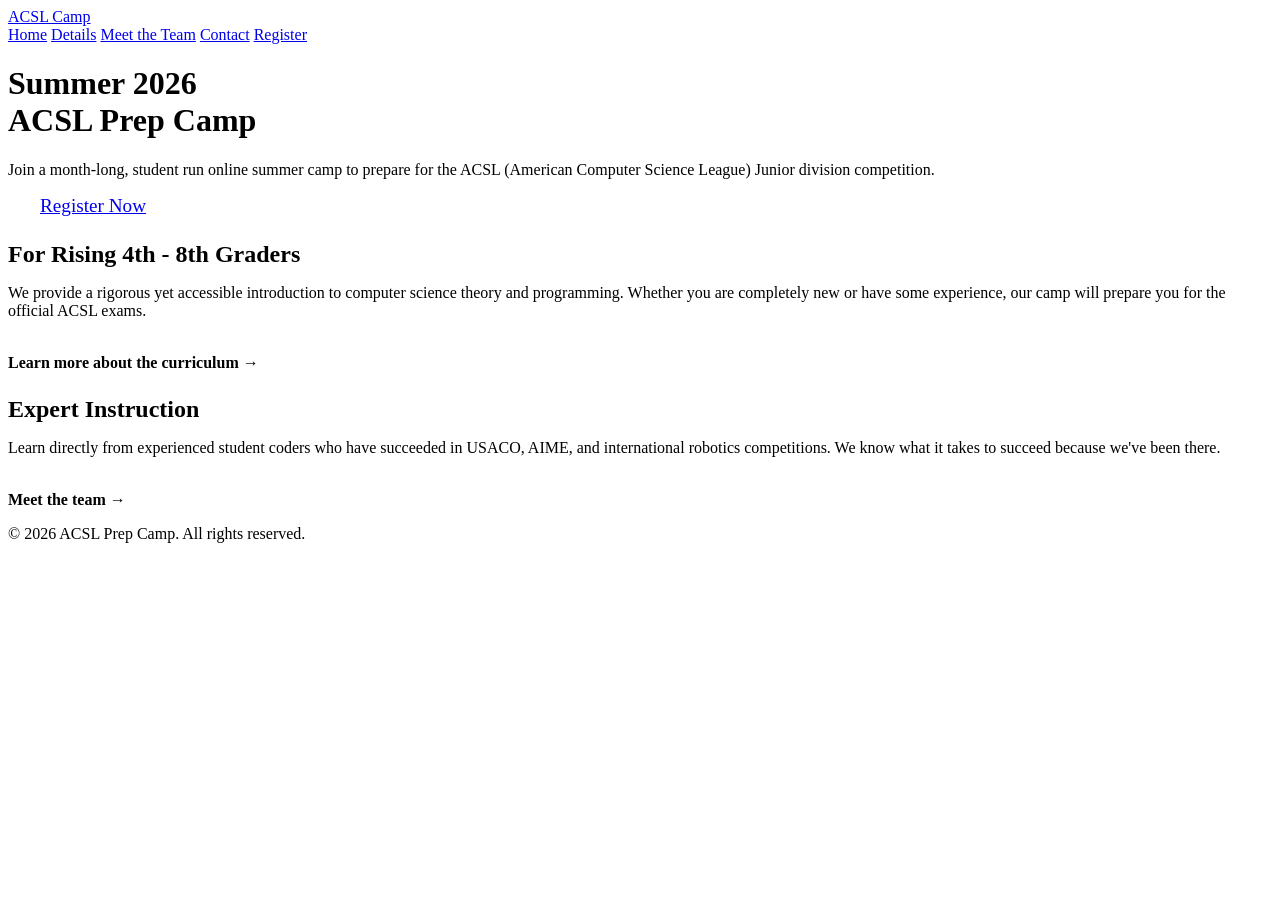
==== index.html @ 4dfdfd70 "feat: initialize base website structure" ====
<!DOCTYPE html>
<html lang="en">
<head>
    <meta charset="UTF-8">
    <meta name="viewport" content="width=device-width, initial-scale=1.0">
    <title>ACSL Prep Camp</title>
    <link rel="stylesheet" href="/style.css">
    <link rel="icon" type="image/png" href="/assets/logo_icon.png">
</head>
<body>
    <nav>
        <div class="nav-container">
            <a href="/" class="logo">ACSL Camp</a>
            <div class="nav-links">
                <a href="/" class="active">Home</a>
                <a href="/details/">Details</a>
                <a href="/team/">Meet the Team</a>
                <a href="/contact/">Contact</a>
                <a href="https://forms.gle/ZKFSFb9E8VmWX8wA8" target="_blank" class="btn-primary">Register</a>
            </div>
        </div>
    </nav>

    <header class="page-header">
        <div class="header-content reveal">
            <h1>Summer 2026<br>ACSL Prep Camp</h1>
            <p>Join a month-long, student run online summer camp to prepare for the ACSL (American Computer Science League) Junior division competition.</p>
            <a href="https://forms.gle/ZKFSFb9E8VmWX8wA8" target="_blank" class="btn-primary" style="font-size: 1.2rem; padding: 1rem 2rem;">Register Now</a>
        </div>
    </header>

    <section class="section">
        <div class="container">
            <div class="grid-2">
                <div class="glass-card reveal">
                    <h3 style="color: var(--primary-blue); font-size: 1.5rem; margin-bottom: 1rem;">For Rising 4th - 8th Graders</h3>
                    <p style="color: var(--text-light);">We provide a rigorous yet accessible introduction to computer science theory and programming. Whether you are completely new or have some experience, our camp will prepare you for the official ACSL exams.</p>
                    <br>
                    <a href="/details/" style="color: var(--bright-blue); text-decoration: none; font-weight: 600;">Learn more about the curriculum →</a>
                </div>
                <div class="glass-card reveal">
                    <h3 style="color: var(--primary-blue); font-size: 1.5rem; margin-bottom: 1rem;">Expert Instruction</h3>
                    <p style="color: var(--text-light);">Learn directly from experienced student coders who have succeeded in USACO, AIME, and international robotics competitions. We know what it takes to succeed because we've been there.</p>
                    <br>
                    <a href="/team/" style="color: var(--bright-blue); text-decoration: none; font-weight: 600;">Meet the team →</a>
                </div>
            </div>
        </div>
    </section>

    <footer>
        <p>&copy; 2026 ACSL Prep Camp. All rights reserved.</p>
    </footer>

    <script src="/script.js"></script>
</body>
</html>
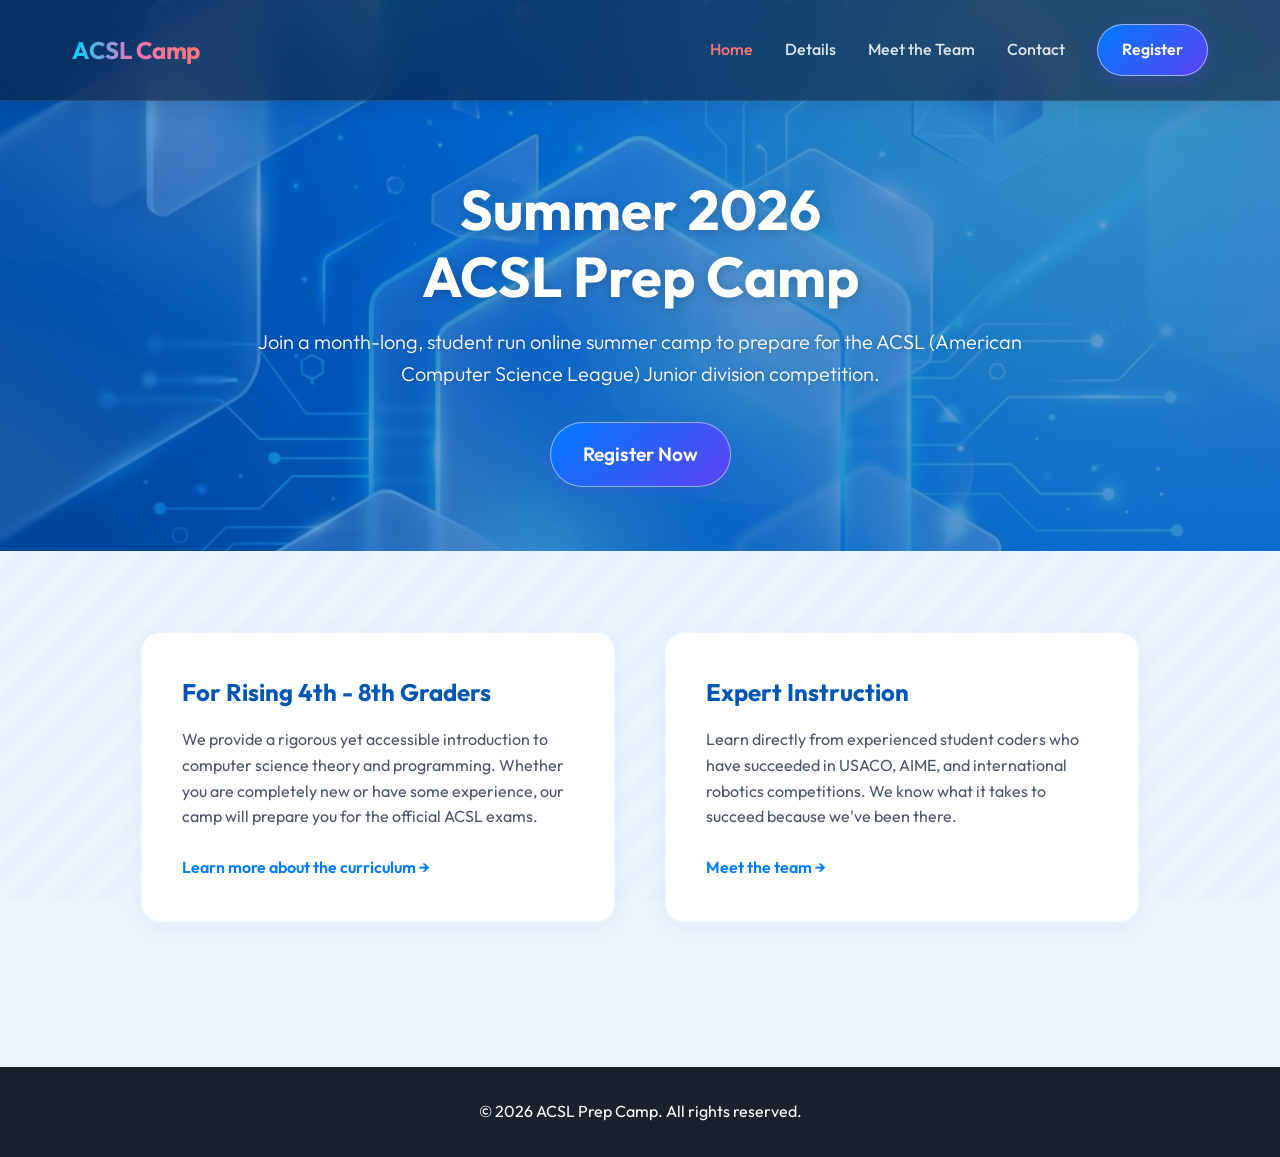
==== commit f0433926: "chore: update registration link on home page" ====
--- a/index.html
+++ b/index.html
@@ -16,7 +16,7 @@
                 <a href="/details/">Details</a>
                 <a href="/team/">Meet the Team</a>
                 <a href="/contact/">Contact</a>
-                <a href="https://forms.gle/ZKFSFb9E8VmWX8wA8" target="_blank" class="btn-primary">Register</a>
+                <a href="https://forms.gle/TVF2GzQSvAwbwAD89" target="_blank" class="btn-primary">Register</a>
             </div>
         </div>
     </nav>
@@ -25,7 +25,7 @@
         <div class="header-content reveal">
             <h1>Summer 2026<br>ACSL Prep Camp</h1>
             <p>Join a month-long, student run online summer camp to prepare for the ACSL (American Computer Science League) Junior division competition.</p>
-            <a href="https://forms.gle/ZKFSFb9E8VmWX8wA8" target="_blank" class="btn-primary" style="font-size: 1.2rem; padding: 1rem 2rem;">Register Now</a>
+            <a href="https://forms.gle/TVF2GzQSvAwbwAD89" target="_blank" class="btn-primary" style="font-size: 1.2rem; padding: 1rem 2rem;">Register Now</a>
         </div>
     </header>
 
--- a/style.css
+++ b/style.css
@@ -0,0 +1,433 @@
+@import url('https://fonts.googleapis.com/css2?family=Outfit:wght@300;400;600;700&display=swap');
+
+:root {
+    --primary-blue: #0056b3;
+    --bright-blue: #007bff;
+    --light-blue: #e3f2fd;
+    --text-dark: #1a202c;
+    --text-light: #4a5568;
+    --accent: #ff7675;
+    --glass-bg: rgba(255, 255, 255, 0.98);
+    --glass-border: rgba(226, 232, 240, 0.8);
+    --glass-shadow: 0 4px 20px 0 rgba(0, 38, 90, 0.05);
+}
+
+* {
+    margin: 0;
+    padding: 0;
+    box-sizing: border-box;
+}
+
+body {
+    font-family: 'Outfit', sans-serif;
+    color: var(--text-dark);
+    background-color: #ebf5ff;
+    background-image: repeating-linear-gradient(-45deg, #ebf5ff 0px, #ebf5ff 15px, #e8f2ff 15px, #e8f2ff 30px);
+    background-attachment: fixed;
+    min-height: 100vh;
+    overflow-x: hidden;
+    line-height: 1.6;
+}
+
+@keyframes gradientBG {
+    0% { background-position: 0% 50%; }
+    50% { background-position: 100% 50%; }
+    100% { background-position: 0% 50%; }
+}
+
+/* Navbar */
+nav {
+    position: fixed;
+    top: 0;
+    left: 0;
+    width: 100%;
+    z-index: 1000;
+    background: rgba(15, 23, 42, 0.55);
+    border-bottom: 1px solid rgba(255, 255, 255, 0.1);
+    box-shadow: 0 4px 20px rgba(0,0,0,0.1);
+    backdrop-filter: blur(16px);
+    -webkit-backdrop-filter: blur(16px);
+}
+
+.nav-container {
+    max-width: 1200px;
+    margin: 0 auto;
+    display: flex;
+    justify-content: space-between;
+    align-items: center;
+    padding: 1.5rem 2rem;
+}
+
+.logo {
+    font-size: 1.5rem;
+    font-weight: 700;
+    background: linear-gradient(90deg, #00d4ff, #f472b6, var(--accent));
+    -webkit-background-clip: text;
+    -webkit-text-fill-color: transparent;
+    text-decoration: none;
+    letter-spacing: -0.5px;
+}
+
+.nav-links {
+    display: flex;
+    gap: 2rem;
+    align-items: center;
+}
+
+.nav-links a:not(.btn-primary) {
+    text-decoration: none;
+    color: rgba(255, 255, 255, 0.85);
+    font-weight: 500;
+    transition: color 0.3s ease;
+}
+
+a:not(.btn-primary):not(.logo):hover {
+    color: var(--accent);
+}
+
+.nav-links a:hover, .nav-links a.active {
+    color: var(--accent);
+}
+
+.btn-primary {
+    display: inline-block;
+    text-decoration: none;
+    background: linear-gradient(135deg, var(--bright-blue), #5b42f3);
+    color: white !important;
+    padding: 0.75rem 1.5rem;
+    border-radius: 50px;
+    font-weight: 600;
+    border: 1px solid rgba(255, 255, 255, 0.5);
+    box-shadow: 0 4px 15px rgba(91, 66, 243, 0.3);
+    transition: transform 0.25s ease-out, box-shadow 0.25s ease-out !important;
+}
+
+.btn-primary:hover {
+    transform: translateY(-2px);
+    box-shadow: 0 6px 20px rgba(0, 123, 255, 0.4);
+}
+
+/* Page Header / Hero */
+.page-header {
+    padding: 11rem 2rem 4rem;
+    background-image: url('assets/hero_bg.png');
+    background-size: cover;
+    background-position: center;
+    background-attachment: fixed;
+    position: relative;
+    text-align: center;
+    color: white;
+}
+.page-header.hero-details { background-image: url('assets/hero_details.png'); }
+.page-header.hero-team { background-image: url('assets/hero_team.png'); }
+.page-header.hero-contact { background-image: url('assets/hero_contact.png'); }
+
+.page-header::before {
+    content: '';
+    position: absolute;
+    top: 0; left: 0; right: 0; bottom: 0;
+    background: rgba(0, 86, 179, 0.6); /* Blue overlay */
+}
+
+.header-content {
+    position: relative;
+    z-index: 1;
+    max-width: 800px;
+    margin: 0 auto;
+}
+
+.header-content h1 {
+    font-size: 3.5rem;
+    font-weight: 700;
+    margin-bottom: 1rem;
+    line-height: 1.2;
+    text-shadow: 0 2px 10px rgba(0,0,0,0.2);
+}
+
+.header-content p {
+    font-size: 1.25rem;
+    font-weight: 300;
+    margin-bottom: 2rem;
+    text-shadow: 0 1px 5px rgba(0,0,0,0.2);
+}
+
+/* Content Sections */
+.section {
+    padding: 5rem 2rem;
+}
+
+.container {
+    max-width: 1200px;
+    margin: 0 auto;
+}
+
+.section-title {
+    font-size: 2.5rem;
+    color: var(--accent);
+    text-align: center;
+    margin-bottom: 3rem;
+    font-weight: 700;
+}
+
+.section a:not(.btn-primary), .contact-wrapper a:not(.btn-primary):not(.contact-email) {
+    color: var(--bright-blue);
+    text-decoration: none;
+    font-weight: 600;
+    transition: color 0.3s ease;
+}
+.section a:not(.btn-primary):hover, .contact-wrapper a:not(.btn-primary):not(.contact-email):hover {
+    color: var(--accent) !important;
+}
+
+/* Glass Cards */
+.glass-card {
+    background: var(--glass-bg);
+    border: 2px solid transparent;
+    background-clip: padding-box;
+    border-radius: 20px;
+    padding: 2.5rem;
+    box-shadow: var(--glass-shadow);
+    transition: transform 0.15s ease-in, box-shadow 0.15s ease-in;
+    position: relative;
+}
+
+.glass-card::after {
+    content: "";
+    position: absolute;
+    inset: -2px;
+    border-radius: 20px;
+    padding: 2px;
+    background: linear-gradient(180deg, rgba(255,118,117,0.8), rgba(255,118,117,0.2), transparent);
+    -webkit-mask: linear-gradient(#fff 0 0) content-box, linear-gradient(#fff 0 0);
+    -webkit-mask-composite: destination-out;
+    mask-composite: exclude;
+    clip-path: inset(0 0 100% 0);
+    transition: clip-path 0.15s ease-in, opacity 0.15s ease-in;
+    pointer-events: none;
+    opacity: 0;
+}
+
+.glass-card:hover {
+    transform: translateY(-3px) scale(1.005);
+    box-shadow: 0 15px 35px rgba(0, 38, 90, 0.1);
+    transition: transform 0.2s ease-out, box-shadow 0.2s ease-out;
+}
+
+.glass-card:hover::after {
+    opacity: 1;
+    clip-path: inset(0 0 0 0);
+    transition: clip-path 0.2s ease-out, opacity 0.2s ease-out;
+}
+
+/* Grid Layouts */
+.grid-2 {
+    display: grid;
+    grid-template-columns: repeat(auto-fit, minmax(300px, 1fr));
+    gap: 3rem;
+    align-items: start;
+    max-width: 1000px;
+    margin: 0 auto;
+}
+
+.grid-details {
+    display: grid;
+    grid-template-columns: 1fr 2fr;
+    gap: 2rem;
+    align-items: stretch;
+}
+
+@media (max-width: 900px) {
+    .grid-details {
+        grid-template-columns: 1fr;
+    }
+}
+
+.grid-3 {
+    display: grid;
+    grid-template-columns: repeat(auto-fit, minmax(300px, 1fr));
+    gap: 2rem;
+    align-items: stretch; /* Make boxes same height on instructors page */
+}
+
+/* Team Styles */
+.team-member {
+    text-align: center;
+    display: flex;
+    flex-direction: column;
+}
+
+.avatar-wrapper {
+    position: relative;
+    width: 150px;
+    height: 150px;
+    margin: 0 auto 1.5rem;
+    border-radius: 50%;
+    overflow: hidden;
+    border: 4px solid var(--light-blue);
+    box-shadow: 0 4px 15px rgba(0, 38, 90, 0.1);
+}
+
+.avatar-wrapper::after {
+    content: '';
+    position: absolute;
+    inset: 0;
+    /* Subtle blue to transparent gradient stopping early */
+    background: linear-gradient(180deg, rgba(0, 123, 255, 0.4) 0%, rgba(0, 123, 255, 0) 35%);
+    pointer-events: none;
+}
+
+.team-avatar {
+    width: 100%;
+    height: 100%;
+    object-fit: cover;
+    object-position: center 15%; /* Center on face instead of chest */
+    display: block;
+}
+
+.team-member h3 {
+    font-size: 1.5rem;
+    color: var(--primary-blue);
+    margin-bottom: 0.5rem;
+}
+
+.team-role {
+    color: var(--accent);
+    font-weight: 600;
+    font-size: 1rem;
+    margin-bottom: 1rem;
+    text-transform: uppercase;
+    letter-spacing: 1px;
+}
+
+.team-bio {
+    color: var(--text-light);
+    font-size: 0.95rem;
+    text-align: left;
+}
+
+/* Details specific */
+.details-list {
+    list-style: none;
+    margin-top: 1.5rem;
+}
+
+.details-list li {
+    margin-bottom: 1rem;
+    position: relative;
+    padding-left: 1.5rem;
+    color: var(--text-light);
+}
+
+.details-list li::before {
+    content: '→';
+    color: var(--accent);
+    position: absolute;
+    left: 0;
+    font-weight: bold;
+}
+
+/* Contact specific */
+.contact-wrapper {
+    display: flex;
+    flex-direction: column;
+    align-items: center;
+    text-align: center;
+}
+.contact-wrapper h2 {
+    font-size: 2rem;
+    margin-bottom: 1rem;
+    color: var(--primary-blue);
+}
+.contact-wrapper p {
+    font-size: 1.2rem;
+    margin-bottom: 2rem;
+}
+.contact-email {
+    font-size: 1.5rem;
+    font-weight: 600;
+    color: var(--text-dark);
+    text-decoration: none;
+    margin-bottom: 2rem;
+    display: inline-block;
+    border-bottom: 2px dashed var(--accent);
+    transition: color 0.3s ease;
+}
+.contact-email:hover {
+    color: var(--accent);
+}
+
+/* Animations */
+.reveal {
+    opacity: 0;
+}
+.revealed-done {
+    opacity: 1;
+    transform: none;
+}
+
+.reveal.active {
+    animation: revealFade 0.6s ease-out forwards;
+}
+
+@keyframes revealFade {
+    from { opacity: 0; transform: translateY(30px); }
+    to { opacity: 1; transform: none; }
+}
+
+/* Footer */
+footer {
+    background: var(--text-dark);
+    color: white;
+    text-align: center;
+    padding: 2rem;
+    margin-top: 4rem;
+}
+
+@media (max-width: 768px) {
+    .nav-container {
+        flex-direction: column;
+        padding: 1rem;
+    }
+    .nav-links {
+        display: flex;
+        flex-wrap: wrap;
+        justify-content: center;
+        gap: 1rem;
+        margin-top: 1rem;
+    }
+    .nav-links a {
+        font-size: 0.9rem;
+    }
+    .btn-primary {
+        padding: 0.5rem 1rem;
+        font-size: 0.9rem;
+    }
+    .header-content h1 {
+        font-size: 2.5rem;
+    }
+}
+
+/* Mobile / Touch Device Enhancements */
+@media (hover: none) {
+    .glass-card:active {
+        transform: scale(0.98) !important;
+        transition: transform 0.1s ease-out !important;
+    }
+    .btn-primary:active {
+        transform: scale(0.95) !important;
+        transition: transform 0.1s ease-out !important;
+    }
+    
+    /* Make the border permanently visible but pulsing on mobile */
+    .glass-card::after {
+        opacity: 1;
+        clip-path: inset(0 0 0 0);
+        animation: pulseBorder 3s infinite alternate;
+    }
+}
+@keyframes pulseBorder {
+    0% { opacity: 0.3; }
+    100% { opacity: 1; }
+}
+
+
